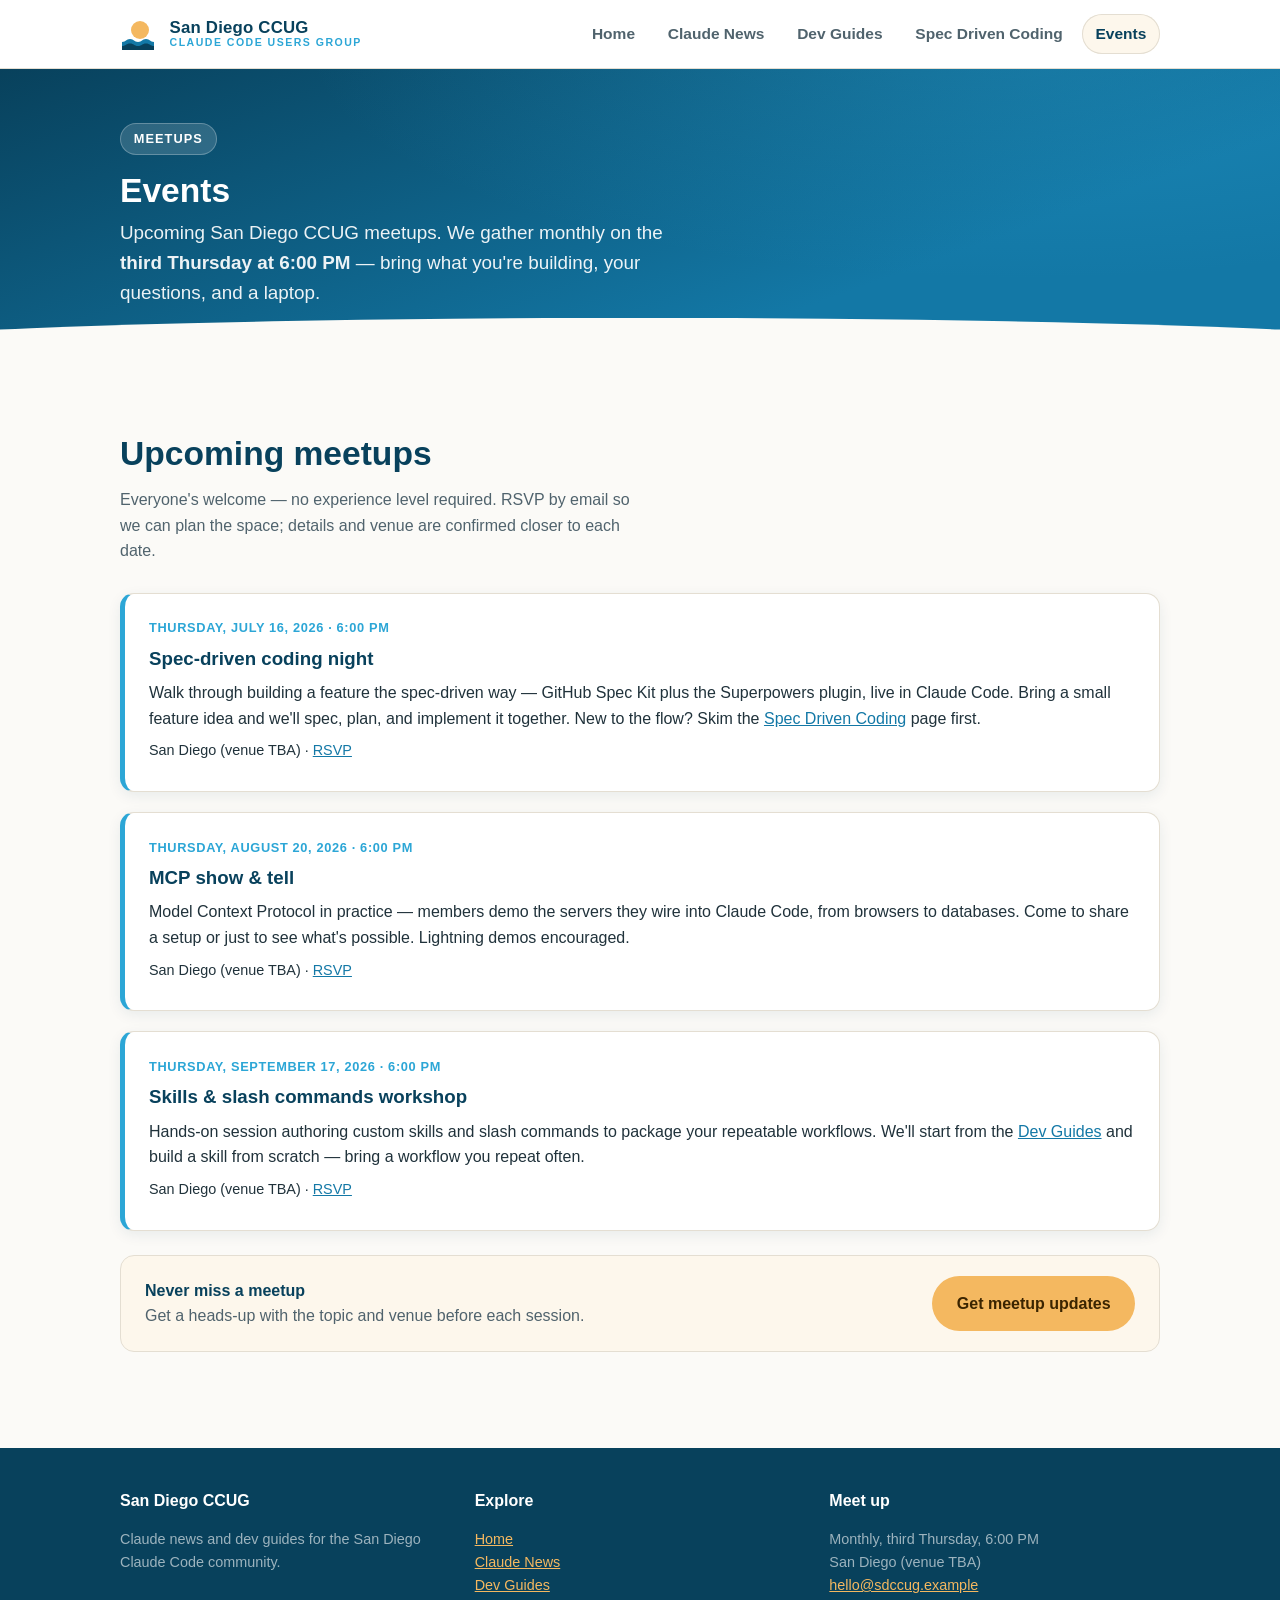
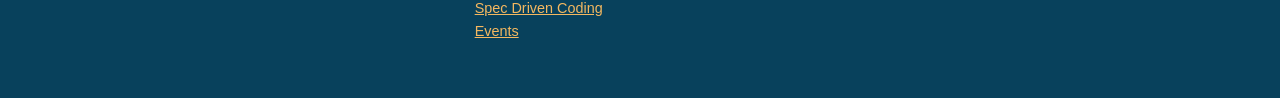
==== src/events.html @ ac6e8bbc "feat: Events page for upcoming CCUG meetups - Add src/events.html listing upcoming monthly (third-Th" ====
<!doctype html>
<html lang="en">
<head>
  <meta charset="utf-8" />
  <meta name="viewport" content="width=device-width, initial-scale=1" />
  <title>Events — San Diego CCUG</title>
  <meta name="description" content="Upcoming San Diego Claude Code Users Group meetups — dates, topics, and how to join. We meet monthly on the third Thursday." />
  <link rel="icon" href="data:image/svg+xml,%3Csvg xmlns='http://www.w3.org/2000/svg' viewBox='0 0 40 40'%3E%3Ccircle cx='20' cy='16' r='9' fill='%23f4b860'/%3E%3Cpath d='M2 28c4 0 4-3 8-3s4 3 8 3 4-3 8-3 4 3 8 3v6H2z' fill='%231378a6'/%3E%3C/svg%3E" />
  <link rel="stylesheet" href="assets/styles.css" />
</head>
<body>
  <header class="site-header">
    <div class="container">
      <a class="brand" href="index.html" aria-label="San Diego Claude Code Users Group — home">
        <svg width="40" height="40" viewBox="0 0 40 40" role="img" aria-hidden="true">
          <circle cx="20" cy="16" r="9" fill="#f4b860"/>
          <path d="M2 28c4 0 4-3 8-3s4 3 8 3 4-3 8-3 4 3 8 3v6H2z" fill="#1378a6"/>
          <path d="M2 32c4 0 4-2.5 8-2.5s4 2.5 8 2.5 4-2.5 8-2.5 4 2.5 8 2.5v4H2z" fill="#08415c"/>
        </svg>
        <span class="brand-text">
          San&nbsp;Diego CCUG
          <span class="brand-sub">Claude Code Users Group</span>
        </span>
      </a>
      <nav class="nav" aria-label="Primary">
        <a href="index.html">Home</a>
        <a href="news.html">Claude News</a>
        <a href="guides.html">Dev Guides</a>
        <a href="spec.html">Spec Driven Coding</a>
        <a href="events.html" aria-current="page">Events</a>
      </nav>
    </div>
  </header>

  <main>
    <section class="hero banner">
      <div class="container">
        <span class="pill">Meetups</span>
        <h1>Events</h1>
        <p class="tagline">
          Upcoming San Diego CCUG meetups. We gather monthly on the
          <strong>third Thursday at 6:00&nbsp;PM</strong> — bring what you're
          building, your questions, and a laptop.
        </p>
      </div>
    </section>

    <section class="section">
      <div class="container">
        <h2>Upcoming meetups</h2>
        <p class="lead">
          Everyone's welcome — no experience level required. RSVP by email so we
          can plan the space; details and venue are confirmed closer to each
          date.
        </p>

        <div class="news-list">

          <article class="news-item">
            <time datetime="2026-07-16">Thursday, July 16, 2026 · 6:00 PM</time>
            <h3>Spec-driven coding night</h3>
            <p>
              Walk through building a feature the spec-driven way — GitHub Spec
              Kit plus the Superpowers plugin, live in Claude Code. Bring a small
              feature idea and we'll spec, plan, and implement it together. New
              to the flow? Skim the <a href="spec.html">Spec Driven Coding</a>
              page first.
            </p>
            <p class="source">
              San Diego (venue TBA) ·
              <a href="mailto:hello@sdccug.example?subject=RSVP%20—%20July%2016%20meetup" rel="noopener">RSVP</a>
            </p>
          </article>

          <article class="news-item">
            <time datetime="2026-08-20">Thursday, August 20, 2026 · 6:00 PM</time>
            <h3>MCP show &amp; tell</h3>
            <p>
              Model Context Protocol in practice — members demo the servers they
              wire into Claude Code, from browsers to databases. Come to share a
              setup or just to see what's possible. Lightning demos encouraged.
            </p>
            <p class="source">
              San Diego (venue TBA) ·
              <a href="mailto:hello@sdccug.example?subject=RSVP%20—%20August%2020%20meetup" rel="noopener">RSVP</a>
            </p>
          </article>

          <article class="news-item">
            <time datetime="2026-09-17">Thursday, September 17, 2026 · 6:00 PM</time>
            <h3>Skills &amp; slash commands workshop</h3>
            <p>
              Hands-on session authoring custom skills and slash commands to
              package your repeatable workflows. We'll start from the
              <a href="guides.html">Dev Guides</a> and build a skill from scratch
              — bring a workflow you repeat often.
            </p>
            <p class="source">
              San Diego (venue TBA) ·
              <a href="mailto:hello@sdccug.example?subject=RSVP%20—%20September%2017%20meetup" rel="noopener">RSVP</a>
            </p>
          </article>

        </div>

        <div class="strip" style="margin-top:1.5rem;">
          <div>
            <div class="strip-title">Never miss a meetup</div>
            <div class="strip-meta">
              Get a heads-up with the topic and venue before each session.
            </div>
          </div>
          <a class="btn btn-primary" href="mailto:hello@sdccug.example?subject=Meetup%20updates">Get meetup updates</a>
        </div>
      </div>
    </section>
  </main>

  <footer class="site-footer">
    <div class="container">
      <div>
        <div class="foot-brand">San Diego CCUG</div>
        <p class="muted">
          Claude news and dev guides for the San Diego Claude Code community.
        </p>
      </div>
      <div>
        <h4>Explore</h4>
        <p class="muted">
          <a href="index.html">Home</a><br />
          <a href="news.html">Claude News</a><br />
          <a href="guides.html">Dev Guides</a><br />
          <a href="spec.html">Spec Driven Coding</a><br />
          <a href="events.html">Events</a>
        </p>
      </div>
      <div>
        <h4>Meet up</h4>
        <p class="muted">
          Monthly, third Thursday, 6:00&nbsp;PM<br />
          San Diego (venue TBA)<br />
          <a href="mailto:hello@sdccug.example">hello@sdccug.example</a>
        </p>
      </div>
    </div>
  </footer>
</body>
</html>
---- src/assets/styles.css ----
/* ============================================================
   San Diego CCUG — shared stylesheet
   Plain CSS, design tokens as custom properties.
   Coastal palette inspired by sandiego.org (original, not copied).
   ============================================================ */

:root {
  /* Colors */
  --ocean-deep: #08415c;   /* deep ocean blue — headers, footer */
  --ocean: #1378a6;        /* mid ocean blue — links, primary */
  --ocean-bright: #2ca6d6; /* bright surf blue — accents, hovers */
  --sand: #f4b860;         /* warm sandy gold — CTAs, highlights */
  --sand-deep: #e09a36;    /* deeper gold — CTA hover */
  --shell: #fdf7ec;        /* warm off-white surface */
  --paper: #fbfaf7;        /* page background */
  --ink: #20323b;          /* charcoal body text */
  --ink-soft: #50636d;     /* muted text */
  --line: #e4ded2;         /* hairline borders */
  --white: #ffffff;

  /* Type scale */
  --font: -apple-system, BlinkMacSystemFont, "Segoe UI", Roboto, Helvetica,
    Arial, "Apple Color Emoji", sans-serif;
  --h1: clamp(2.1rem, 5vw, 3.4rem);
  --h2: clamp(1.5rem, 3vw, 2.1rem);
  --h3: 1.2rem;

  /* Spacing + shape */
  --container: 1080px;
  --radius: 14px;
  --shadow: 0 10px 30px rgba(8, 65, 92, 0.10);
  --shadow-sm: 0 4px 14px rgba(8, 65, 92, 0.08);
}

* { box-sizing: border-box; }

html { scroll-behavior: smooth; }

body {
  margin: 0;
  font-family: var(--font);
  color: var(--ink);
  background: var(--paper);
  line-height: 1.6;
  -webkit-font-smoothing: antialiased;
}

a { color: var(--ocean); }
a:hover { color: var(--ocean-bright); }

.container {
  width: 100%;
  max-width: var(--container);
  margin: 0 auto;
  padding: 0 1.25rem;
}

/* ---------- Header / nav ---------- */
.site-header {
  position: sticky;
  top: 0;
  z-index: 10;
  background: var(--white);
  border-bottom: 1px solid var(--line);
}
.site-header .container {
  display: flex;
  align-items: center;
  justify-content: space-between;
  gap: 1rem;
  min-height: 68px;
}
.brand {
  display: inline-flex;
  align-items: center;
  gap: 0.6rem;
  text-decoration: none;
  color: var(--ocean-deep);
  font-weight: 800;
  letter-spacing: 0.2px;
}
.brand svg { display: block; }
.brand .brand-text { font-size: 1.05rem; line-height: 1.1; }
.brand .brand-sub {
  display: block;
  font-size: 0.66rem;
  font-weight: 600;
  letter-spacing: 0.14em;
  text-transform: uppercase;
  color: var(--ocean-bright);
}

.nav {
  display: flex;
  gap: 0.35rem;
  align-items: center;
}
.nav a {
  text-decoration: none;
  color: var(--ink-soft);
  font-weight: 600;
  padding: 0.5rem 0.85rem;
  border-radius: 999px;
  font-size: 0.97rem;
}
.nav a:hover { color: var(--ocean-deep); background: var(--shell); }
.nav a[aria-current="page"] {
  color: var(--ocean-deep);
  background: var(--shell);
  box-shadow: inset 0 0 0 1px var(--line);
}

/* ---------- Hero ---------- */
.hero {
  background:
    radial-gradient(1200px 400px at 80% -10%, rgba(44,166,214,0.30), transparent 60%),
    linear-gradient(160deg, var(--ocean-deep) 0%, var(--ocean) 70%);
  color: var(--white);
  padding: clamp(3rem, 8vw, 6rem) 0;
  position: relative;
  overflow: hidden;
}
.hero::after {
  /* sandy wave at the base */
  content: "";
  position: absolute;
  left: 0; right: 0; bottom: -1px;
  height: 46px;
  background: var(--paper);
  clip-path: ellipse(75% 100% at 50% 100%);
}
.hero .container { position: relative; z-index: 1; }
.hero h1 {
  font-size: var(--h1);
  line-height: 1.05;
  margin: 0 0 0.6rem;
  max-width: 16ch;
}
.hero .tagline {
  font-size: 1.18rem;
  max-width: 52ch;
  color: rgba(255,255,255,0.92);
  margin: 0 0 1.6rem;
}
.hero .pill {
  display: inline-block;
  background: rgba(255,255,255,0.15);
  border: 1px solid rgba(255,255,255,0.25);
  color: var(--white);
  padding: 0.3rem 0.8rem;
  border-radius: 999px;
  font-size: 0.8rem;
  font-weight: 700;
  letter-spacing: 0.08em;
  text-transform: uppercase;
  margin-bottom: 1.1rem;
}

/* slimmer banner variant for News / Guides */
.banner { padding: clamp(2.2rem, 5vw, 3.4rem) 0; }
.banner h1 { font-size: var(--h2); max-width: none; }
.banner .tagline { margin-bottom: 0; }

/* ---------- Buttons ---------- */
.btn {
  display: inline-block;
  text-decoration: none;
  font-weight: 700;
  padding: 0.8rem 1.4rem;
  border-radius: 999px;
  border: 2px solid transparent;
  transition: transform 0.05s ease, background 0.2s ease;
}
.btn:active { transform: translateY(1px); }
.btn-primary { background: var(--sand); color: #3a2400; }
.btn-primary:hover { background: var(--sand-deep); color: #3a2400; }
.btn-ghost {
  background: transparent;
  color: var(--white);
  border-color: rgba(255,255,255,0.6);
}
.btn-ghost:hover { background: rgba(255,255,255,0.12); color: var(--white); }
.btn-row { display: flex; flex-wrap: wrap; gap: 0.8rem; }

/* ---------- Sections ---------- */
main { display: block; }
.section { padding: clamp(2.5rem, 6vw, 4rem) 0; }
.section h2 {
  font-size: var(--h2);
  color: var(--ocean-deep);
  margin: 0 0 0.4rem;
}
.section .lead { color: var(--ink-soft); max-width: 60ch; margin: 0 0 1.8rem; }

/* ---------- Cards ---------- */
.card-grid {
  display: grid;
  grid-template-columns: repeat(auto-fit, minmax(260px, 1fr));
  gap: 1.25rem;
}
.card {
  background: var(--white);
  border: 1px solid var(--line);
  border-radius: var(--radius);
  padding: 1.5rem;
  box-shadow: var(--shadow-sm);
  display: flex;
  flex-direction: column;
}
.card h3 { margin: 0.2rem 0 0.5rem; color: var(--ocean-deep); font-size: var(--h3); }
.card p { margin: 0 0 1rem; color: var(--ink-soft); }
.card .card-link {
  margin-top: auto;
  font-weight: 700;
  text-decoration: none;
}
.card .card-link::after { content: " →"; }
.card .tag {
  align-self: flex-start;
  font-size: 0.72rem;
  font-weight: 700;
  letter-spacing: 0.08em;
  text-transform: uppercase;
  color: var(--ocean-bright);
  background: var(--shell);
  padding: 0.2rem 0.6rem;
  border-radius: 999px;
  margin-bottom: 0.4rem;
}

/* ---------- Meetup strip ---------- */
.strip {
  background: var(--shell);
  border: 1px solid var(--line);
  border-radius: var(--radius);
  padding: 1.25rem 1.5rem;
  display: flex;
  flex-wrap: wrap;
  align-items: center;
  gap: 0.5rem 1.25rem;
  justify-content: space-between;
}
.strip .strip-title { font-weight: 800; color: var(--ocean-deep); }
.strip .strip-meta { color: var(--ink-soft); }

/* ---------- News entries ---------- */
.news-list { display: flex; flex-direction: column; gap: 1.25rem; }
.news-item {
  background: var(--white);
  border: 1px solid var(--line);
  border-left: 5px solid var(--ocean-bright);
  border-radius: var(--radius);
  padding: 1.3rem 1.5rem;
  box-shadow: var(--shadow-sm);
}
.news-item time {
  display: inline-block;
  font-size: 0.8rem;
  font-weight: 700;
  letter-spacing: 0.05em;
  text-transform: uppercase;
  color: var(--ocean-bright);
  margin-bottom: 0.3rem;
}
.news-item h3 { margin: 0 0 0.4rem; color: var(--ocean-deep); }
.news-item p { margin: 0 0 0.5rem; color: var(--ink); }
.news-item .source { font-size: 0.9rem; }

/* ---------- Guides ---------- */
.guide {
  background: var(--white);
  border: 1px solid var(--line);
  border-radius: var(--radius);
  padding: 1.5rem;
  box-shadow: var(--shadow-sm);
}
.guide h3 { margin: 0 0 0.3rem; color: var(--ocean-deep); }
.guide .blurb { color: var(--ink-soft); margin: 0 0 1rem; }
.guide ol { margin: 0; padding-left: 1.25rem; }
.guide ol li { margin-bottom: 0.5rem; }
.guide code {
  background: var(--shell);
  padding: 0.1rem 0.4rem;
  border-radius: 6px;
  font-size: 0.92em;
}

/* ---------- Footer ---------- */
.site-footer {
  background: var(--ocean-deep);
  color: rgba(255,255,255,0.85);
  margin-top: 2rem;
}
.site-footer .container {
  padding-top: 2.5rem;
  padding-bottom: 2.5rem;
  display: grid;
  grid-template-columns: repeat(auto-fit, minmax(220px, 1fr));
  gap: 1.5rem;
}
.site-footer h4 { color: var(--white); margin: 0 0 0.6rem; font-size: 1rem; }
.site-footer a { color: var(--sand); }
.site-footer .muted { color: rgba(255,255,255,0.6); font-size: 0.9rem; }
.site-footer .foot-brand { font-weight: 800; color: var(--white); }

/* ---------- Responsive ---------- */
@media (max-width: 640px) {
  .site-header .container { flex-wrap: wrap; min-height: 0; padding-top: 0.6rem; padding-bottom: 0.6rem; }
  .nav { width: 100%; justify-content: flex-start; flex-wrap: wrap; }
  .brand .brand-text { font-size: 0.98rem; }
  .strip { flex-direction: column; align-items: flex-start; }
}

/* Accessible focus ring */
a:focus-visible, .btn:focus-visible {
  outline: 3px solid var(--sand);
  outline-offset: 2px;
}
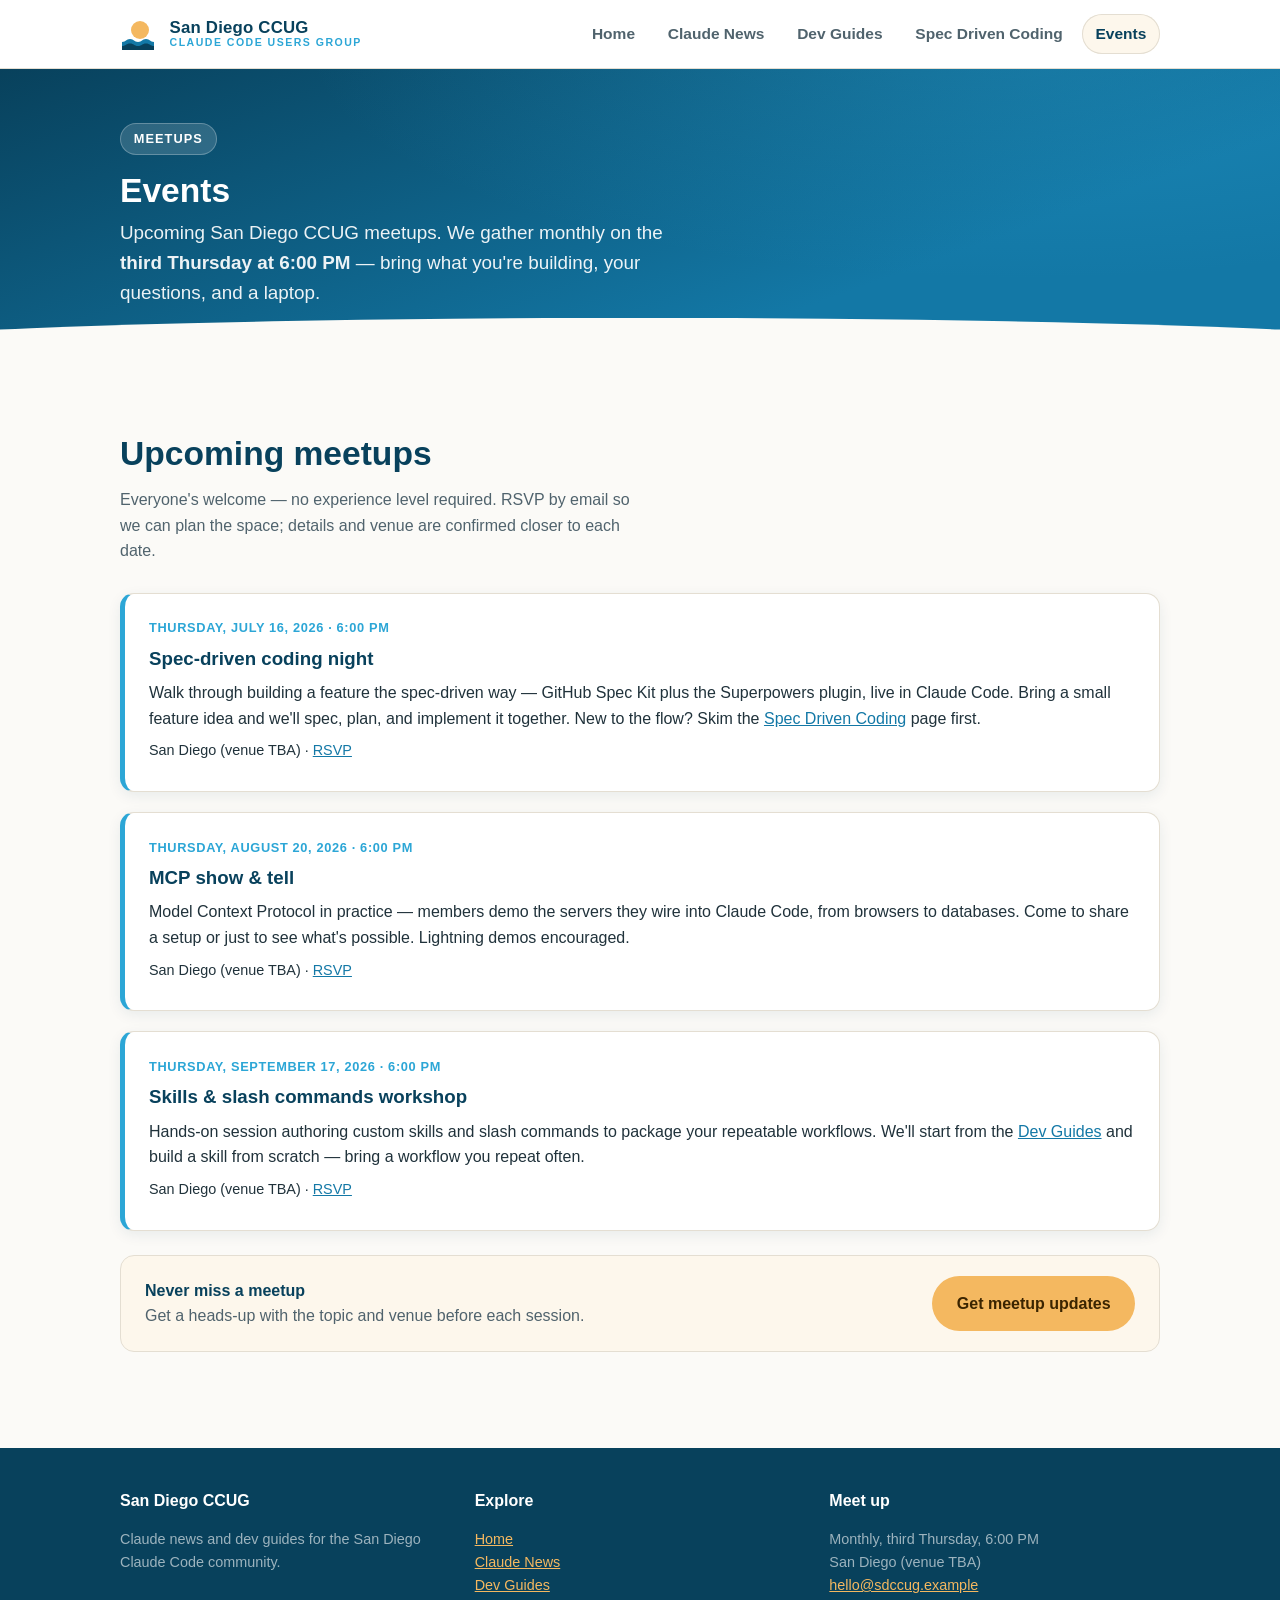
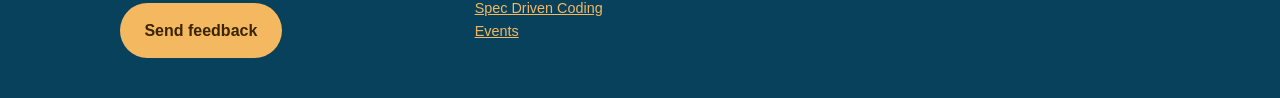
==== commit 918b9b70: "feat(site): add persistent Feedback button (mailto) to all pages Implements the analyzed Site Feedba" ====
--- a/src/events.html
+++ b/src/events.html
@@ -68,7 +68,7 @@
             </p>
             <p class="source">
               San Diego (venue TBA) ·
-              <a href="mailto:hello@sdccug.example?subject=RSVP%20—%20July%2016%20meetup" rel="noopener">RSVP</a>
+              <a href="mailto:hello@sdccug.example?subject=RSVP%20—%20July%2016%20meetup">RSVP</a>
             </p>
           </article>
 
@@ -82,7 +82,7 @@
             </p>
             <p class="source">
               San Diego (venue TBA) ·
-              <a href="mailto:hello@sdccug.example?subject=RSVP%20—%20August%2020%20meetup" rel="noopener">RSVP</a>
+              <a href="mailto:hello@sdccug.example?subject=RSVP%20—%20August%2020%20meetup">RSVP</a>
             </p>
           </article>
 
@@ -97,7 +97,7 @@
             </p>
             <p class="source">
               San Diego (venue TBA) ·
-              <a href="mailto:hello@sdccug.example?subject=RSVP%20—%20September%2017%20meetup" rel="noopener">RSVP</a>
+              <a href="mailto:hello@sdccug.example?subject=RSVP%20—%20September%2017%20meetup">RSVP</a>
             </p>
           </article>
 
@@ -123,6 +123,7 @@
         <p class="muted">
           Claude news and dev guides for the San Diego Claude Code community.
         </p>
+        <a class="btn btn-primary foot-feedback" href="mailto:hello@sdccug.example?subject=Site%20feedback" aria-label="Send feedback about this site">Send feedback</a>
       </div>
       <div>
         <h4>Explore</h4>
--- a/src/assets/styles.css
+++ b/src/assets/styles.css
@@ -285,6 +285,55 @@
   font-size: 0.92em;
 }
 
+/* ---------- Terminal (code/terminal samples) ---------- */
+.terminal {
+  background: #0b2530;            /* deep slate — darker than --ocean-deep */
+  border: 1px solid #123544;
+  border-radius: var(--radius);
+  box-shadow: var(--shadow);
+  overflow: hidden;
+  margin: 1.5rem 0;
+}
+.terminal-bar {
+  display: flex;
+  align-items: center;
+  gap: 0.5rem;
+  padding: 0.6rem 0.9rem;
+  background: #0e2c39;
+  border-bottom: 1px solid #123544;
+}
+.terminal-bar .dot {
+  width: 11px;
+  height: 11px;
+  border-radius: 50%;
+  display: inline-block;
+}
+.terminal-bar .dot-r { background: #ff5f57; }
+.terminal-bar .dot-y { background: #febc2e; }
+.terminal-bar .dot-g { background: #28c840; }
+.terminal-bar .terminal-title {
+  margin-left: 0.5rem;
+  font-size: 0.78rem;
+  letter-spacing: 0.04em;
+  color: #9fc2d2;             /* ~6:1 on the bar */
+  font-weight: 600;
+}
+.terminal-body {
+  margin: 0;
+  padding: 1.1rem 1.2rem;
+  font-family: "SFMono-Regular", "Consolas", "Liberation Mono", Menlo, monospace;
+  font-size: 0.86rem;
+  line-height: 1.65;
+  color: #e8eef0;            /* high-contrast light text */
+  overflow-x: auto;
+  white-space: pre;
+  tab-size: 2;
+}
+.terminal-body .t-prompt { color: #f4b860; font-weight: 700; }  /* sandy gold prompt */
+.terminal-body .t-cmd    { color: #ffffff; font-weight: 600; }  /* command */
+.terminal-body .t-comment{ color: #8fb3c4; }                    /* muted ~6:1 */
+.terminal-body .t-ok     { color: #6fe0a8; }                    /* success ~9:1 */
+
 /* ---------- Footer ---------- */
 .site-footer {
   background: var(--ocean-deep);
@@ -302,6 +351,7 @@
 .site-footer a { color: var(--sand); }
 .site-footer .muted { color: rgba(255,255,255,0.6); font-size: 0.9rem; }
 .site-footer .foot-brand { font-weight: 800; color: var(--white); }
+.site-footer .foot-feedback { display: inline-block; margin-top: 0.9rem; color: #3a2400; }
 
 /* ---------- Responsive ---------- */
 @media (max-width: 640px) {
@@ -309,6 +359,7 @@
   .nav { width: 100%; justify-content: flex-start; flex-wrap: wrap; }
   .brand .brand-text { font-size: 0.98rem; }
   .strip { flex-direction: column; align-items: flex-start; }
+  .terminal-body { font-size: 0.78rem; padding: 0.9rem 1rem; }
 }
 
 /* Accessible focus ring */
